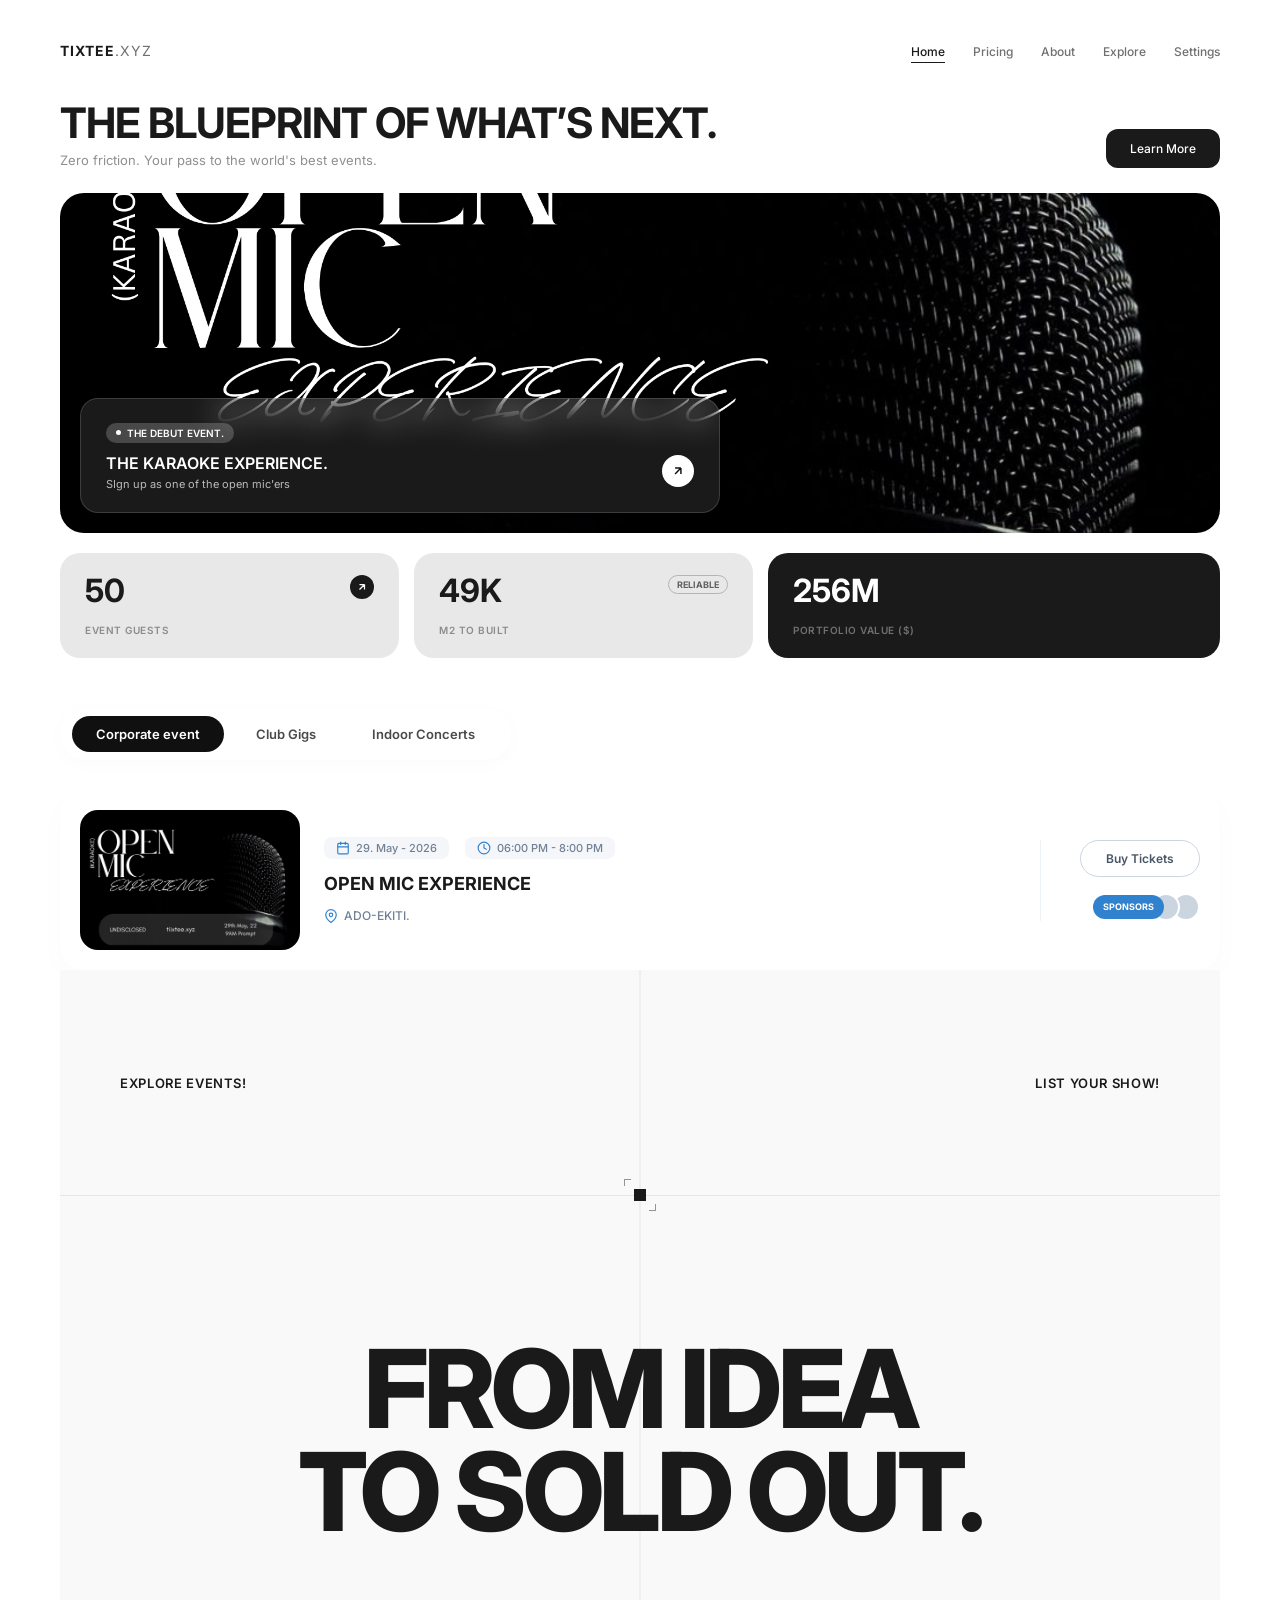
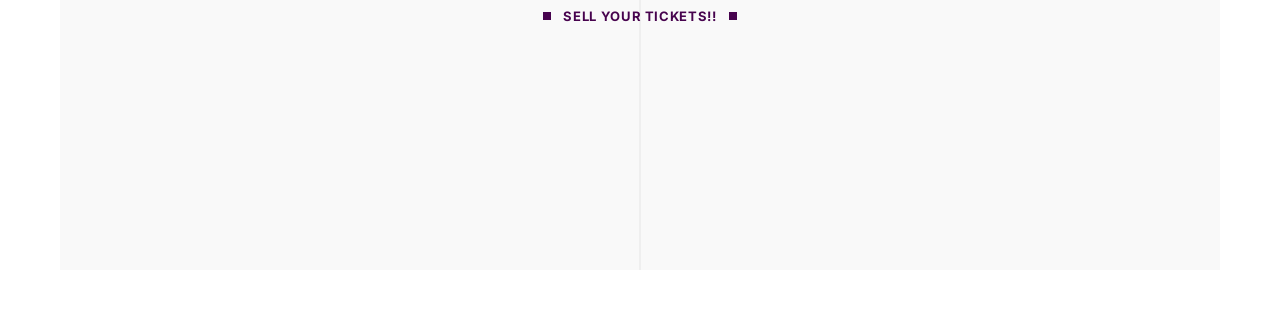
==== index.html @ a3c5b2a2 "Add files via upload" ====
<!DOCTYPE html>
<html lang="en">
<head>
  <meta charset="UTF-8">
  <meta name="viewport" content="width=device-width, initial-scale=1.0">
  <title>Apartment.O Hero Section</title>
  <link rel="stylesheet" href="style.css">
  <!-- Google Fonts for crisp sans-serif typography -->
  <link rel="preconnect" href="https://fonts.googleapis.com">
  <link rel="preconnect" href="https://fonts.gstatic.com" crossorigin>
  <link href="https://fonts.googleapis.com/css2?family=Inter:wght@400;500;600;700&display=swap" rel="stylesheet">
</head>
<body>

  <header class="hero-container">
    <!-- Navigation Bar -->
    <nav class="navbar">
      <div class="logo">TIXTEE<span>.XYZ</span></div>
      <ul class="nav-links">
        <li><a href="#" class="active">Home</a></li>
        <li><a href="#">Pricing</a></li>
        <li><a href="#">About</a></li>
        <li><a href="#">Explore</a></li>
        <li><a href="#">Settings</a></li>
      </ul>
    </nav>

    <!-- Main Hero Content -->
    <main class="hero-content">
      <div class="hero-text-row">
        <div class="title-area">
          <h1>THE BLUEPRINT OF WHAT’S NEXT.</h1>
          <p class="subtitle">Zero friction. Your pass to the world's best events.</p>
        </div>
        <button class="cta-btn">Learn More</button>
      </div>

      <!-- Main Image Showcase Card -->
      <div class="image-card">
        <!-- Replace '#' with your image file path -->
        <img src="images/tix.jpg" alt="Elite Construction Showcase" class="hero-image">
        
        <!-- Glassmorphism Floating Badge inside Image -->
        <div class="image-overlay-badge">
          <div class="badge-header">
            <span class="dot-indicator"></span>
            <span class="badge-tag">THE DEBUT EVENT.</span>
          </div>
          <h3>THE KARAOKE EXPERIENCE.</h3>
          <p>SIgn up as one of the open mic'ers</p>
          <div class="arrow-icon">
            <svg width="14" height="14" viewBox="0 0 24 24" fill="none" stroke="currentColor" stroke-width="2.5"><path d="M7 17L17 7M17 7H7M17 7V17"/></svg>
          </div>
        </div>
      </div>
      <div class="metrics-grid">
        <div class="metric-card light-card">
          <div class="metric-main">
            <h2>50 </h2>
            <div class="mini-arrow">
              <svg width="12" height="12" viewBox="0 0 24 24" fill="none" stroke="currentColor" stroke-width="2.5"><path d="M7 17L17 7M17 7H7M17 7V17"/></svg>
            </div>
          </div>
          <p>EVENT GUESTS</p>
        </div>
        <div class="metric-card light-card">
          <div class="metric-main">
            <h2>49K</h2>
            <span class="pill-label">RELIABLE</span>
          </div>
          <p>M2 TO BUILT</p>
        </div>
        <div class="metric-card dark-card">
          <h2>256M</h2>
          <p>PORTFOLIO VALUE ($)</p>
        </div>
      </div>
    </main>
  </header>
<section class="schedule-section">
  <div class="category-tabs">
    <button class="tab-btn active">Corporate event</button>
    <button class="tab-btn">Club Gigs</button>
    <button class="tab-btn">Indoor Concerts</button>
  </div>
  <div class="events-list">
    <div class="event-card">
      <div class="event-image-wrapper">
        <img src="images/tix.jpg" alt="Event Visual" class="event-thumb">
      </div>
      
      <div class="event-details">
        <div class="meta-row">
          <span class="meta-item">
            <svg width="14" height="14" viewBox="0 0 24 24" fill="none" stroke="currentColor" stroke-width="2" stroke-linecap="round" stroke-linejoin="round"><rect x="3" y="4" width="18" height="18" rx="2" ry="2"></rect><line x1="16" y1="2" x2="16" y2="6"></line><line x1="8" y1="2" x2="8" y2="6"></line><line x1="3" y1="10" x2="21" y2="10"></line></svg>
            29. May - 2026
          </span>
          <span class="meta-item">
            <svg width="14" height="14" viewBox="0 0 24 24" fill="none" stroke="currentColor" stroke-width="2" stroke-linecap="round" stroke-linejoin="round"><circle cx="12" cy="12" r="10"></circle><polyline points="12 6 12 12 16 14"></polyline></svg>
            06:00 PM - 8:00 PM
          </span>
        </div>
        
        <h3 class="event-title">OPEN MIC EXPERIENCE</h3>
        
        <div class="location-row">
          <svg width="14" height="14" viewBox="0 0 24 24" fill="none" stroke="currentColor" stroke-width="2" stroke-linecap="round" stroke-linejoin="round"><path d="M21 10c0 7-9 13-9 13s-9-6-9-13a9 9 0 0 1 18 0z"></path><circle cx="12" cy="10" r="3"></circle></svg>
          <span>ADO-EKITI.</span>
        </div>
      </div>

      <div class="event-action-block">
        <button class="ticket-btn">Buy Tickets</button>
        <div class="speakers-avatars">
          <div class="avatar-stack">
            <div class="avatar-item placeholder-avatar"></div>
            <div class="avatar-item placeholder-avatar"></div>
            <div class="avatar-item label-avatar">Sponsors</div>
          </div>
        </div>
      </div>
    </div>
</section>

<section class="monocad-hero-section">
  <div class="grid-line line-vertical"></div>
  <div class="grid-line line-horizontal"></div>

  <div class="section-nav">
    <div class="nav-item">EXPLORE EVENTS!</div>
    <div class="nav-item text-right">LIST YOUR SHOW!</div>
  </div>

  <div class="focus-target">
    <div class="corner-brackets"></div>
    <div class="center-square"></div>
  </div>

  <div class="hero-content">
    <h1 class="main-heading">
      FROM IDEA<br>
      TO SOLD OUT.
    </h1>
    
    <a href="#" class="action-link">
      <span class="red-block"></span>
      SELL YOUR TICKETS!!
      <span class="red-block"></span>
    </a>
  </div>
</section>

</body>
<script>
  document.addEventListener("DOMContentLoaded", () => {
    const counters = document.querySelectorAll('.metric-card h2');
    
    counters.forEach(counter => {
      const targetText = counter.innerText.trim();
      const targetNum = parseInt(targetText.replace(/[^0-9]/g, ''), 10);
      const suffix = targetText.replace(/[0-9]/g, '');
      
      let count = 0;
      const duration = 1500;
      const frameRate = 1000 / 60;
      const totalSteps = duration / frameRate;
      const increment = targetNum / totalSteps;

      const updateCounter = () => {
        count += increment;
        if (count < targetNum) {
          counter.innerText = Math.floor(count) + suffix;
          setTimeout(updateCounter, frameRate);
        } else {
          counter.innerText = targetNum + suffix;
        }
      };

      updateCounter();
    });
  });
</script>
</html>
---- style.css ----
/* Reset and Base Styles */
* {
  margin: 0;
  padding: 0;
  box-sizing: border-box;
  font-family: 'Inter', sans-serif;
  -webkit-font-smoothing: antialiased;
}

body {
  background-color: #ffffff; /* Move the exact off-white color to the absolute background */
  min-height: 100vh;
  padding: 40px 60px; /* Generous spacing on the sides, matching the original layout style */
  display: block; /* Remove the flex centering that was squishing it into a card */
}

/* Main Hero Wrapper - Transformed from a card to a full-bleed structure */
.hero-container {
  width: 100%;
  max-width: 1200px; /* Slightly increased to let elements breathe across the screen */
  margin: 0 auto;    /* Centers the layout column cleanly on ultra-wide monitors */
  background-color: transparent; /* Remove the inner card background */
  border-radius: 0;             /* Remove the corner rounding of the frame */
  padding: 0;                   /* Stripped internal padding since body handles it now */
  box-shadow: none;             /* Remove the card shadow dropping behind it */
}

/* Navbar Navigation */
.navbar {
  display: flex;
  justify-content: space-between;
  align-items: center;
  margin-bottom: 40px;
}

.logo {
  font-size: 14px;
  font-weight: 700;
  letter-spacing: 1px;
  color: #1a1a1a;
}

.logo span {
  color: #707070;
  font-weight: 400;
}

.nav-links {
  display: flex;
  list-style: none;
  gap: 28px;
}

.nav-links a {
  text-decoration: none;
  color: #707070;
  font-size: 12px;
  font-weight: 500;
  transition: color 0.2s ease;
  position: relative;
  padding-bottom: 4px;
}

.nav-links a:hover, 
.nav-links a.active {
  color: #1a1a1a;
}

.nav-links a.active::after {
  content: '';
  position: absolute;
  bottom: 0;
  left: 0;
  width: 100%;
  height: 1.5px;
  background-color: #1a1a1a;
}

/* Hero Content layout */
.hero-text-row {
  display: flex;
  justify-content: space-between;
  align-items: flex-end;
  margin-bottom: 25px;
  gap: 20px;
}

.title-area h1 {
  font-size: 42px;
  font-weight: 700;
  letter-spacing: -1px;
  color: #1a1a1a;
  line-height: 1.1;
}

.title-area .subtitle {
  font-size: 13px;
  color: #909090;
  margin-top: 6px;
  font-weight: 400;
}

.cta-btn {
  background-color: #1a1a1a;
  color: #ffffff;
  border: none;
  padding: 12px 24px;
  border-radius: 12px;
  font-size: 12px;
  font-weight: 500;
  cursor: pointer;
  transition: background-color 0.2s ease;
  white-space: nowrap;
}

.cta-btn:hover {
  background-color: #2a2a2a;
}

/* Image Card Showcase Container */
.image-card {
  position: relative;
  width: 100%;
  height: 340px;
  border-radius: 24px;
  overflow: hidden;
  background-color: #222; 
  margin-bottom: 20px;
}

.hero-image {
  width: 100%;
  height: 100%;
  object-fit: cover;
  display: block;
}

/* Image Inside Glassmorphic Badge */
.image-overlay-badge {
  position: absolute;
  bottom: 20px;
  left: 20px;
  right: 20px;
  background: rgba(255, 255, 255, 0.1);
  backdrop-filter: blur(15px);
  -webkit-backdrop-filter: blur(15px);
  border: 1px solid rgba(255, 255, 255, 0.15);
  border-radius: 18px;
  padding: 20px 25px;
  color: #ffffff;
  max-width: 640px;
}

.badge-header {
  display: inline-flex;
  align-items: center;
  gap: 6px;
  background: rgba(255, 255, 255, 0.2);
  padding: 4px 10px;
  border-radius: 20px;
  margin-bottom: 10px;
}

.dot-indicator {
  width: 5px;
  height: 5px;
  background-color: #ffffff;
  border-radius: 50%;
}

.badge-tag {
  font-size: 10px;
  font-weight: 600;
  text-transform: uppercase;
}

.image-overlay-badge h3 {
  font-size: 16px;
  font-weight: 600;
  margin-bottom: 4px;
}

.image-overlay-badge p {
  font-size: 11px;
  color: rgba(255, 255, 255, 0.7);
  line-height: 1.4;
  max-width: 85%;
}

.arrow-icon {
  position: absolute;
  right: 25px;
  bottom: 25px;
  width: 32px;
  height: 32px;
  background-color: #ffffff;
  color: #111111;
  border-radius: 50%;
  display: flex;
  justify-content: center;
  align-items: center;
  cursor: pointer;
}

/* Bottom Metrics Elements grid */
.metrics-grid {
  display: grid;
  grid-template-columns: 1.2fr 1.2fr 1.6fr;
  gap: 15px;
}

.metric-card {
  border-radius: 20px;
  padding: 22px 25px;
  display: flex;
  flex-direction: column;
  justify-content: space-between;
  height: 105px;
}

.light-card {
  background-color: #e8e8e8; 
  color: #1a1a1a;
}

.dark-card {
  background-color: #1a1a1a;
  color: #ffffff;
}

.metric-main {
  display: flex;
  justify-content: space-between;
  align-items: flex-start;
}

.metric-card h2 {
  font-size: 32px;
  font-weight: 700;
  line-height: 1;
}

.metric-card p {
  font-size: 10px;
  font-weight: 600;
  letter-spacing: 0.5px;
  color: #8c8c8c;
}

.dark-card p {
  color: #707070;
}

.mini-arrow {
  width: 24px;
  height: 24px;
  background-color: #1a1a1a;
  color: #ffffff;
  border-radius: 50%;
  display: flex;
  justify-content: center;
  align-items: center;
}

.pill-label {
  font-size: 9px;
  font-weight: 700;
  border: 1px solid #b5b5b5;
  padding: 3px 8px;
  border-radius: 10px;
  color: #606060;
}

/* ==========================================
   MEDIA QUERIES FOR RESPONSIVE DESIGN
   ========================================== */

/* Tablet & Smaller Desktops (Under 992px) */
@media (max-width: 992px) {
  .hero-container {
    padding: 30px;
  }
  
  .title-area h1 {
    font-size: 34px;
  }
  
  .metrics-grid {
    grid-template-columns: 1fr 1fr; /* Switch to a balanced two-column grid */
  }
  
  .dark-card {
    grid-column: span 2; /* Let the portfolio asset metric span full width */
  }
}

/* Mobile Screens (Under 640px) */
@media (max-width: 640px) {
  body {
    padding: 24px 16px; /* Prevents text from jamming right up against mobile screen edges */
  }
  
  .hero-container {
    padding: 0;
  }

  /* Stack nav links or allow safe overflow scrolling */
  .navbar {
    flex-direction: column;
    gap: 15px;
    align-items: flex-start;
    margin-bottom: 30px;
  }

  .nav-links {
    gap: 16px;
    width: 100%;
    overflow-x: auto;
    padding-bottom: 5px;
  }

  /* Stack main heading row vertically */
  .hero-text-row {
    flex-direction: column;
    align-items: flex-start;
    gap: 16px;
  }

  .title-area h1 {
    font-size: 28px;
  }

  .cta-btn {
    width: 100%;
    text-align: center;
    padding: 14px;
  }

  /* Adjust showcase block aspect ratio safely */
  .image-card {
    height: 380px; 
  }

  /* Tighten glass badge padding and scale layout typography */
  .image-overlay-badge {
    left: 12px;
    right: 12px;
    bottom: 12px;
    padding: 16px;
  }

  .image-overlay-badge p {
    max-width: 100%;
    padding-right: 40px; /* Leave space clear for the button link position */
  }

  /* Complete collapse of indicators to vertical list */
  .metrics-grid {
    grid-template-columns: 1fr;
    gap: 12px;
  }

  .dark-card {
    grid-column: span 1;
  }
}


/* ==========================================
   EVENT SCHEDULE SECTION STYLES
   ========================================== */

.schedule-section {
  width: 100%;
  max-width: 1200px;
  margin: 50px auto 0 auto;
  display: flex;
  flex-direction: column;
  gap: 30px;
}

/* Tab Filter Bar Layout */
.category-tabs {
  display: flex;
  background-color: #ffffff;
  padding: 8px 12px;
  border-radius: 100px;
  align-self: flex-start;
  gap: 8px;
  box-shadow: 0 4px 20px rgba(0, 0, 0, 0.02);
}

.tab-btn {
  background: none;
  border: none;
  padding: 10px 24px;
  border-radius: 100px;
  font-size: 13px;
  font-weight: 600;
  color: #4a4a4a;
  cursor: pointer;
  transition: all 0.2s ease;
}

.tab-btn.active {
  background-color: #101010;
  color: #ffffff;
}

.tab-btn:hover:not(.active) {
  background-color: #f7f7f7;
}
.tab-btn:hover {
    color: #000000;
}
.events-list {
  display: flex;
  flex-direction: column;
  gap: 20px;
}

/* Individual Flex Event Card Rows */
.event-card {
  display: flex;
  background-color: #ffffff;
  border-radius: 24px;
  padding: 20px;
  align-items: center;
  gap: 24px;
  box-shadow: 0 10px 30px rgba(0, 0, 0, 0.02);
  transition: transform 0.2s ease;
}

.event-card:hover {
  transform: translateY(-2px);
}
.event-image-wrapper {
  width: 220px;
  height: 140px;
  border-radius: 18px;
  overflow: hidden;
  flex-shrink: 0;
  background-color: #eaeaea;
}

.event-thumb {
  width: 100%;
  height: 100%;
  object-fit: cover;
}
.event-details {
  flex-grow: 1;
  display: flex;
  flex-direction: column;
  gap: 12px;
}

.meta-row {
  display: flex;
  gap: 16px;
}

.meta-item {
  display: inline-flex;
  align-items: center;
  gap: 6px;
  background-color: #f4f6f9;
  padding: 4px 12px;
  border-radius: 8px;
  font-size: 11px;
  font-weight: 500;
  color: #718096;
}

.meta-item svg {
  color: #3182ce;
}

.event-title {
  font-size: 18px;
  font-weight: 700;
  color: #1a1a1a;
  line-height: 1.4;
  max-width: 90%;
}

.location-row {
  display: flex;
  align-items: center;
  gap: 6px;
  font-size: 12px;
  color: #718096;
  font-weight: 500;
}

.location-row svg {
  color: #3182ce;
}

/* Right-aligned Actions & Badge Stacking */
.event-action-block {
  display: flex;
  flex-direction: column;
  align-items: flex-end;
  justify-content: center;
  gap: 16px;
  padding-left: 20px;
  border-left: 1px solid #edf2f7;
  min-width: 160px;
}

.ticket-btn {
  background-color: transparent;
  border: 1px solid #cbd5e0;
  color: #4a5568;
  padding: 10px 20px;
  border-radius: 100px;
  font-size: 12px;
  font-weight: 600;
  cursor: pointer;
  width: 100%;
  max-width: 120px;
  text-align: center;
  transition: all 0.2s ease;
}

.ticket-btn:hover {
  background-color: #1a1a1a;
  border-color: #1a1a1a;
  color: #ffffff;
}

/* Premium Speaker Circle Stacking Layout */
.avatar-stack {
  display: flex;
  align-items: center;
  flex-direction: row-reverse; /* Allows cleaner stacking overlapping rules natively */
}

.avatar-item {
  width: 28px;
  height: 28px;
  border-radius: 50%;
  border: 2px solid #ffffff;
  margin-left: -8px;
  position: relative;
}

.placeholder-avatar {
  background-color: #cbd5e0; /* Color for speaker thumbnail placeholder slots */
}

.label-avatar {
  background-color: #3182ce;
  color: #ffffff;
  font-size: 9px;
  font-weight: 700;
  display: flex;
  align-items: center;
  justify-content: center;
  padding: 0 10px;
  width: auto;
  border-radius: 100px;
  margin-left: 0;
  margin-right: -4px;
  height: 24px;
  border: none;
  text-transform: uppercase;
}

/* ==========================================
   SCHEDULE SECTION MOBILE MEDIA QUERY
   ========================================== */

@media (max-width: 768px) {
  .category-tabs {
    width: 100%;
    overflow-x: auto;
    white-space: nowrap;
    border-radius: 12px;
  }
  
  .event-card {
    flex-direction: column;
    align-items: flex-start;
    gap: 16px;
  }
  
  .event-image-wrapper {
    width: 100%;
    height: 180px;
  }
  
  .event-action-block {
    width: 100%;
    border-left: none;
    border-top: 1px solid #edf2f7;
    padding-left: 0;
    padding-top: 16px;
    flex-direction: row;
    justify-content: space-between;
    align-items: center;
  }
  
  .ticket-btn {
    margin-left: 0;
  }
}

.monocad-hero-section {
  --mono-bg: #f9f9f9;
  --mono-text: #1a1a1a;
  --mono-red: #d62828;
  --mono-line: rgba(0, 0, 0, 0.08);
  --mono-font: 'Inter', -apple-system, BlinkMacSystemFont, "Segoe UI", Roboto, sans-serif;

  position: relative;
  width: 100%;
  min-height: 100vh;
  background-color: var(--mono-bg);
  color: var(--mono-text);
  font-family: var(--mono-font);
  display: flex;
  flex-direction: column;
  align-items: center;
  justify-content: center;
  padding: 0 40px;
  overflow: hidden;
  box-sizing: border-box;
}

/* Local reset to ensure isolated container safety */
.monocad-hero-section * {
  box-sizing: border-box;
  margin: 0;
  padding: 0;
}
.monocad-hero-section .grid-line {
  position: absolute;
  background-color: var(--mono-line);
  z-index: 1;
  pointer-events: none;
}

.monocad-hero-section .line-vertical {
  width: 1px;
  top: 0;
  bottom: 0;
  left: 50%;
  transform: translateX(-50%);
}

.monocad-hero-section .line-horizontal {
  height: 1px;
  left: 0;
  right: 0;
  top: 25%; /* Aligns precisely tracking the top status nav row split line */
}
.monocad-hero-section .section-nav {
  position: absolute;
  top: 0;
  left: 0;
  width: 100%;
  height: 25%;
  display: flex;
  justify-content: space-between;
  align-items: center;
  padding: 0 60px;
  z-index: 2;
}

.monocad-hero-section .nav-item {
  font-size: 13px;
  font-weight: 600;
  letter-spacing: 0.05em;
}

/* Center Mechanical Focus Target Widget */
.monocad-hero-section .focus-target {
  position: absolute;
  top: 25%;
  left: 50%;
  transform: translate(-50%, -50%);
  width: 32px;
  height: 32px;
  z-index: 3;
  display: flex;
  justify-content: center;
  align-items: center;
}

/* Renders custom corner bracket frames via border logic cuts */
.monocad-hero-section .corner-brackets {
  position: absolute;
  width: 100%;
  height: 100%;
}

.monocad-hero-section .corner-brackets::before,
.monocad-hero-section .corner-brackets::after {
  content: '';
  position: absolute;
  width: 6px;
  height: 6px;
}

/* Top Left & Bottom Right bracket ticks */
.monocad-hero-section .corner-brackets::before {
  top: 0;
  left: 0;
  border-top: 1.5px solid rgba(0,0,0,0.4);
  border-left: 1.5px solid rgba(0,0,0,0.4);
}

.monocad-hero-section .corner-brackets::after {
  bottom: 0;
  right: 0;
  border-bottom: 1.5px solid rgba(0,0,0,0.4);
  border-right: 1.5px solid rgba(0,0,0,0.4);
}

.monocad-hero-section .center-square {
  width: 12px;
  height: 12px;
  background-color: var(--mono-text);
}

/* Hero Central Core Content Layout */
.monocad-hero-section .hero-content {
  position: relative;
  z-index: 2;
  text-align: center;
  margin-top: 120px;
  width: 100%;
  max-width: 1200px;
}

.monocad-hero-section .main-heading {
  font-size: clamp(48px, 8.5vw, 110px);
  font-weight: 800;
  line-height: 0.95;
  letter-spacing: -0.04em;
  color: var(--mono-text);
  text-transform: uppercase;
  margin-bottom: 60px;
}

/* Bottom Action Component Button */
.monocad-hero-section .action-link {
  display: inline-flex;
  align-items: center;
  gap: 12px;
  font-size: 13px;
  font-weight: 700;
  text-transform: uppercase;
  color: #47034E;
  text-decoration: none;
  letter-spacing: 0.05em;
  transition: opacity 0.2s ease;
}

.monocad-hero-section .action-link:hover {
  opacity: 0.8;
}

.monocad-hero-section .red-block {
  width: 8px;
  height: 8px;
  background-color: #47034E;
  display: inline-block;
}

/* Responsive Fluid Adjustments for Smaller viewports */
@media (max-width: 768px) {
  .monocad-hero-section {
    padding: 0 20px;
  }
  .monocad-hero-section .section-nav {
    padding: 0 24px;
  }
  .monocad-hero-section .main-heading {
    margin-bottom: 40px;
  }
}

.lyria-about-section {
  --lyria-bg: #47034E; /* Deep dark/black background */
  --lyria-blue-text: #E0B6E4; /* Light blue accent font color */
  --lyria-blue-box: #9F5EA5; /* Soft light blue box tint background */
  --lyria-font: 'Impact', 'Arial Black', -apple-system, BlinkMacSystemFont, sans-serif;
  --lyria-sans: -apple-system, BlinkMacSystemFont, "Segoe UI", Roboto, sans-serif;

  background-color: var(--lyria-bg);
  min-height: 100vh;
  width: 100%;
  padding: 100px 60px;
  display: flex;
  justify-content: center;
  align-items: center;
  overflow: hidden;
  box-sizing: border-box;
}

/* Local safety resets */
.lyria-about-section * {
  box-sizing: border-box;
  margin: 0;
  padding: 0;
}

.lyria-about-section .about-container {
  width: 100%;
  max-width: 1200px;
  display: flex;
  flex-direction: column;
  gap: 60px;
}

/* Top Row Styles */
.lyria-about-section .about-top-row {
  display: grid;
  grid-template-columns: 1fr 2.5fr;
  align-items: flex-start;
  gap: 40px;
}

.lyria-about-section .section-label {
  font-family: var(--lyria-sans);
  color: var(--lyria-blue-text);
  font-size: 14px;
  font-weight: 700;
  letter-spacing: 0.15em;
  text-transform: uppercase;
}

.lyria-about-section .main-statement {
  font-family: var(--lyria-font);
  color: var(--lyria-blue-text);
  font-size: clamp(32px, 4.8vw, 68px);
  font-weight: 400;
  line-height: 0.95;
  text-transform: uppercase;
  letter-spacing: -0.01em;
}

.lyria-about-section .indent-text {
  margin-left: 12%;
  display: inline-block;
}

/* Asymmetric Staggered Gallery Grid */
.lyria-about-section .about-gallery-grid {
  display: grid;
  grid-template-columns: 1fr 1fr 0.8fr;
  align-items: flex-start;
  gap: 24px;
  width: 100%;
  margin-top: 20px;
}

.lyria-about-section .gallery-card {
  width: 100%;
  overflow: hidden;
  background-color: #111827; /* Fallback frame background color */
}

/* Specific Card Configurations matching image layout metrics */
.lyria-about-section .year-card {
  background-color: var(--lyria-blue-box);
  aspect-ratio: 1.45 / 1;
  display: flex;
  justify-content: center;
  align-items: center;
}

.lyria-about-section .year-text {
  font-family: var(--lyria-font);
  color: #030712;
  font-size: clamp(60px, 11vw, 150px);
  line-height: 1;
}

.lyria-about-section .portrait-card {
  aspect-ratio: 0.82 / 1;
}

.lyria-about-section .landscape-card {
  aspect-ratio: 1.25 / 1;
  margin-top: -10px; /* Slight offset variation */
}

.lyria-about-section .gallery-img {
  width: 100%;
  height: 100%;
  object-fit: cover;
  filter: grayscale(100%); /* Matches image monochrome filter layout */
}

/* --- ANIMATION BASE STATES --- */
.lyria-about-section .slide-in-left,
.lyria-about-section .slide-in-right,
.lyria-about-section .slide-in-up-1,
.lyria-about-section .slide-in-up-2,
.lyria-about-section .slide-in-up-3 {
  opacity: 0;
  transition: opacity 1s cubic-bezier(0.25, 1, 0.5, 1), transform 1s cubic-bezier(0.25, 1, 0.5, 1);
  will-change: transform, opacity;
}

.lyria-about-section .slide-in-left {
  transform: translateX(-60px);
}

.lyria-about-section .slide-in-right {
  transform: translateX(80px);
}

.lyria-about-section .slide-in-up-1 {
  transform: translateY(100px);
}

.lyria-about-section .slide-in-up-2 {
  transform: translateY(140px);
  transition-delay: 0.15s; /* Stagger effect */
}

.lyria-about-section .slide-in-up-3 {
  transform: translateY(180px);
  transition-delay: 0.3s; /* Stagger effect */
}

/* --- TRIGGERED ANIMATION VISIBLE STATES --- */
.lyria-about-section.animate-trigger .slide-in-left,
.lyria-about-section.animate-trigger .slide-in-right {
  opacity: 1;
  transform: translateX(0);
}

.lyria-about-section.animate-trigger .slide-in-up-1,
.lyria-about-section.animate-trigger .slide-in-up-2,
.lyria-about-section.animate-trigger .slide-in-up-3 {
  opacity: 1;
  transform: translateY(0);
}

/* Responsive Adaptive Viewports Breakpoints */
@media (max-width: 992px) {
  .lyria-about-section {
    padding: 60px 32px;
  }
  .lyria-about-section .about-top-row {
    grid-template-columns: 1fr;
    gap: 16px;
  }
  .lyria-about-section .indent-text {
    margin-left: 0;
  }
}

@media (max-width: 768px) {
  .lyria-about-section .about-gallery-grid {
    grid-template-columns: 1fr;
    gap: 32px;
  }
  .lyria-about-section .landscape-card {
    margin-top: 0;
  }
  .lyria-about-section .about-gallery-grid { display:none;
}
}
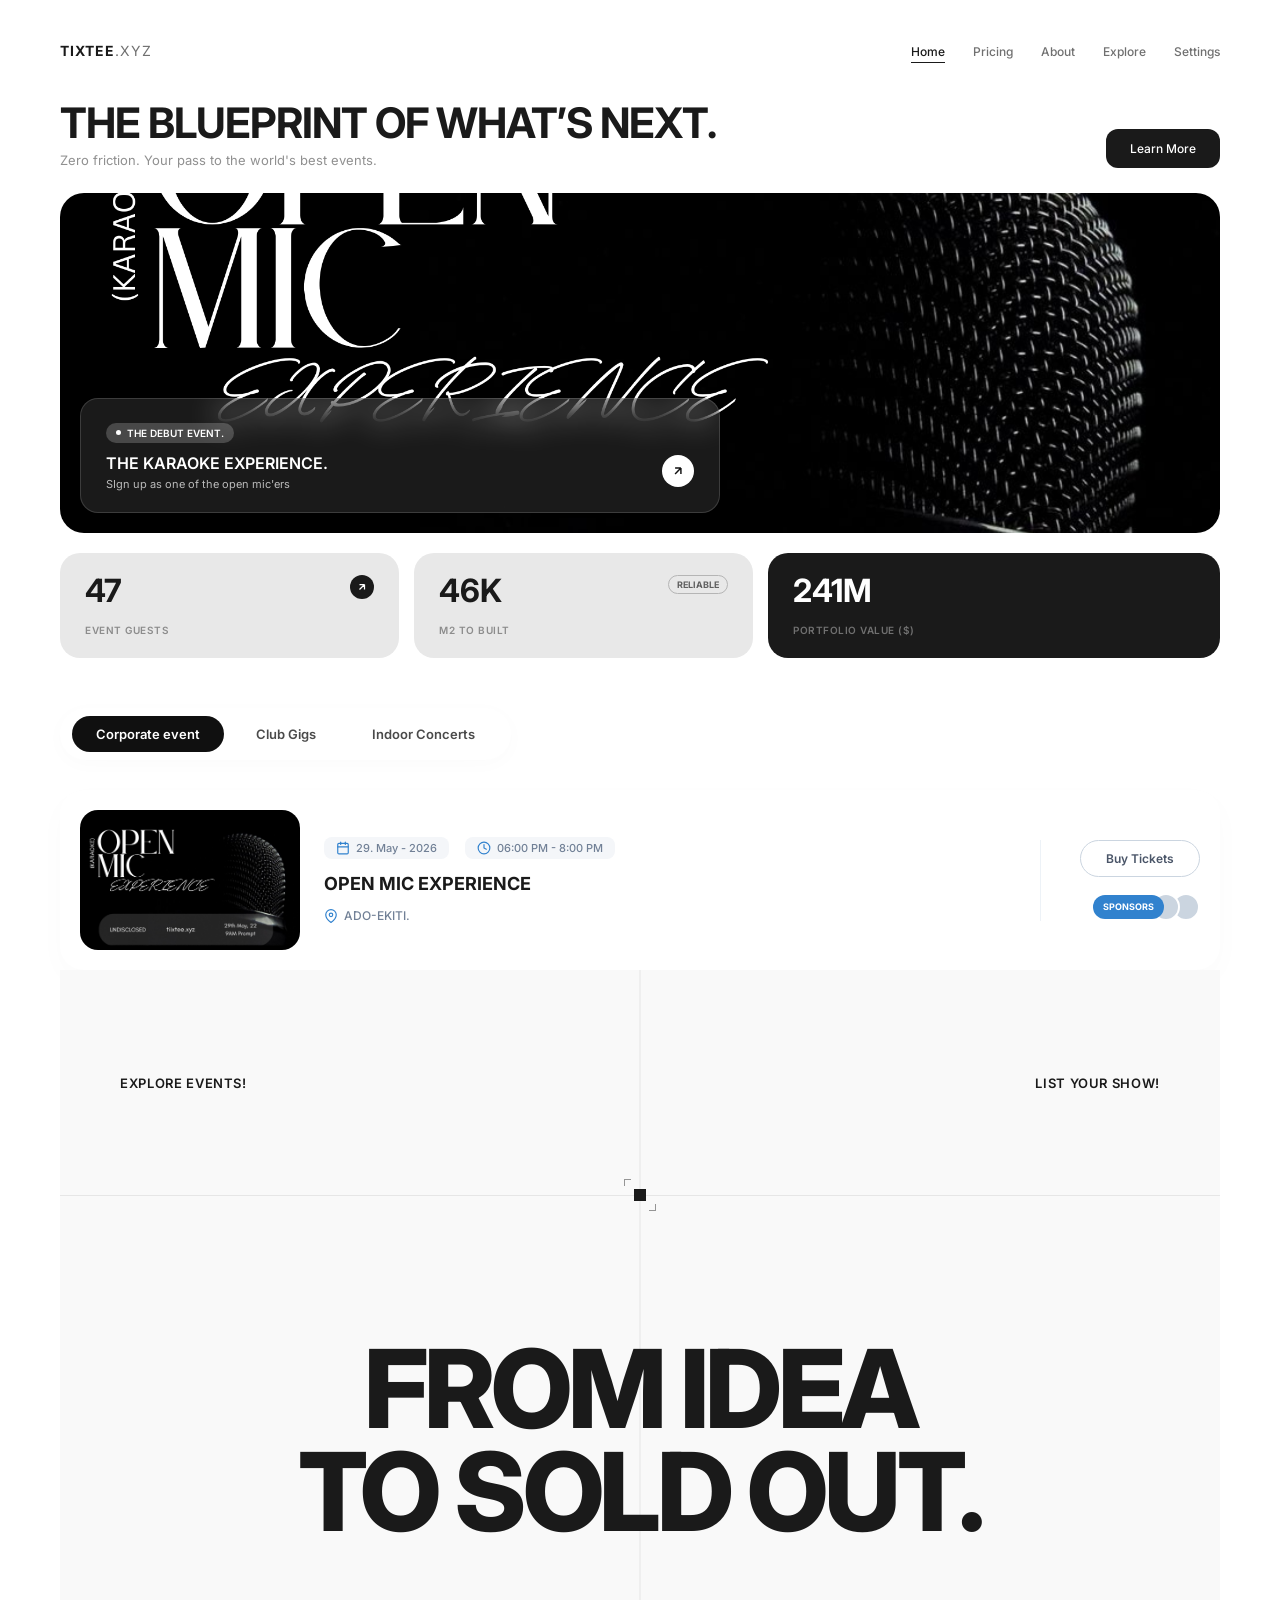
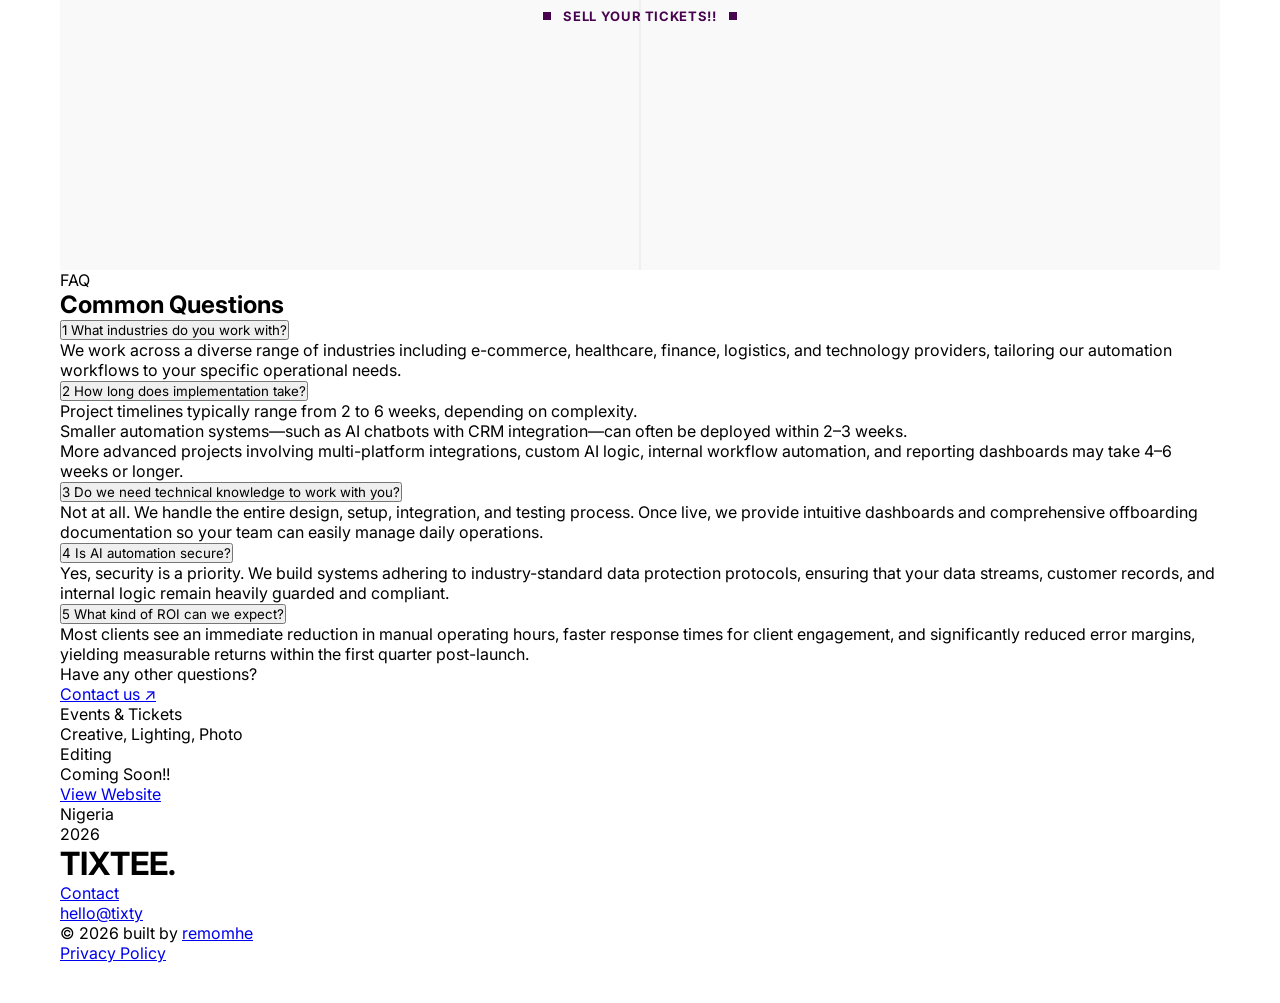
==== commit a478ce8b: "Update index.html" ====
--- a/index.html
+++ b/index.html
@@ -3,7 +3,7 @@
 <head>
   <meta charset="UTF-8">
   <meta name="viewport" content="width=device-width, initial-scale=1.0">
-  <title>Apartment.O Hero Section</title>
+  <title>tixtee</title>
   <link rel="stylesheet" href="style.css">
   <!-- Google Fonts for crisp sans-serif typography -->
   <link rel="preconnect" href="https://fonts.googleapis.com">
@@ -32,7 +32,8 @@
           <h1>THE BLUEPRINT OF WHAT’S NEXT.</h1>
           <p class="subtitle">Zero friction. Your pass to the world's best events.</p>
         </div>
-        <button class="cta-btn">Learn More</button>
+        <a href="aboutevent.html">
+        <button class="cta-btn">Learn More</button></a>
       </div>
 
       <!-- Main Image Showcase Card -->
@@ -150,6 +151,138 @@
   </div>
 </section>
 
+<section class="lyria-faq-section">
+  <div class="faq-card-wrapper">
+    
+    <div class="faq-header">
+      <span class="faq-pill-label">FAQ</span>
+      <h2 class="faq-title">Common Questions</h2>
+    </div>
+
+    <div class="faq-accordion-container">
+      
+      <div class="faq-item">
+        <button class="faq-trigger" aria-expanded="false">
+          <span class="faq-number">1</span>
+          <span class="faq-question-text">What industries do you work with?</span>
+          <span class="faq-icon-box"></span>
+        </button>
+        <div class="faq-content">
+          <div class="faq-content-inner">
+            <p>We work across a diverse range of industries including e-commerce, healthcare, finance, logistics, and technology providers, tailoring our automation workflows to your specific operational needs.</p>
+          </div>
+        </div>
+      </div>
+
+      <div class="faq-item active">
+        <button class="faq-trigger" aria-expanded="true">
+          <span class="faq-number">2</span>
+          <span class="faq-question-text">How long does implementation take?</span>
+          <span class="faq-icon-box"></span>
+        </button>
+        <div class="faq-content">
+          <div class="faq-content-inner">
+            <p>Project timelines typically range from 2 to 6 weeks, depending on complexity.</p>
+            <p>Smaller automation systems—such as AI chatbots with CRM integration—can often be deployed within 2–3 weeks.</p>
+            <p>More advanced projects involving multi-platform integrations, custom AI logic, internal workflow automation, and reporting dashboards may take 4–6 weeks or longer.</p>
+          </div>
+        </div>
+      </div>
+
+      <div class="faq-item">
+        <button class="faq-trigger" aria-expanded="false">
+          <span class="faq-number">3</span>
+          <span class="faq-question-text">Do we need technical knowledge to work with you?</span>
+          <span class="faq-icon-box"></span>
+        </button>
+        <div class="faq-content">
+          <div class="faq-content-inner">
+            <p>Not at all. We handle the entire design, setup, integration, and testing process. Once live, we provide intuitive dashboards and comprehensive offboarding documentation so your team can easily manage daily operations.</p>
+          </div>
+        </div>
+      </div>
+
+      <div class="faq-item">
+        <button class="faq-trigger" aria-expanded="false">
+          <span class="faq-number">4</span>
+          <span class="faq-question-text">Is AI automation secure?</span>
+          <span class="faq-icon-box"></span>
+        </button>
+        <div class="faq-content">
+          <div class="faq-content-inner">
+            <p>Yes, security is a priority. We build systems adhering to industry-standard data protection protocols, ensuring that your data streams, customer records, and internal logic remain heavily guarded and compliant.</p>
+          </div>
+        </div>
+      </div>
+
+      <div class="faq-item">
+        <button class="faq-trigger" aria-expanded="false">
+          <span class="faq-number">5</span>
+          <span class="faq-question-text">What kind of ROI can we expect?</span>
+          <span class="faq-icon-box"></span>
+        </button>
+        <div class="faq-content">
+          <div class="faq-content-inner">
+            <p>Most clients see an immediate reduction in manual operating hours, faster response times for client engagement, and significantly reduced error margins, yielding measurable returns within the first quarter post-launch.</p>
+          </div>
+        </div>
+      </div>
+
+    </div>
+
+    <div class="faq-footer">
+      <p>Have any other questions?</p>
+      <a href="#" class="faq-contact-link">Contact us <span class="arrow">↗</span></a>
+    </div>
+
+  </div>
+</section>
+
+<footer class="lyria-footer-section">
+  <div class="footer-container">
+    
+    <div class="footer-top-row">
+      <div class="meta-block">
+        <p>Events &amp; Tickets</p>
+        <p>Creative, Lighting, Photo</p>
+        <p>Editing</p>
+      </div>
+      
+      <div class="meta-block text-center">
+        <p>Coming Soon!!</p>
+        <p><a href="#" class="footer-underline-link">View Website</a></p>
+      </div>
+      
+      <div class="meta-block text-right">
+        <p>Nigeria</p>
+        <p>2026</p>
+      </div>
+    </div>
+
+    <div class="footer-brand-display">
+      <h1 class="brand-text">TIXTEE.</h1>
+    </div>
+
+    <div class="footer-bottom-row">
+      <div class="utility-block">
+        <a href="#" class="footer-underline-link">Contact</a>
+      </div>
+      
+      <div class="utility-block text-center">
+        <a href="mailto:hello@tixty.com" class="footer-underline-link">hello@tixty</a>
+      </div>
+      
+      <div class="utility-block text-right">
+        <p class="copyright-text">
+          &copy; 2026 built by <a href="#" class="footer-underline-link">remomhe</a>
+        </p>
+        <a href="#" class="footer-underline-link privacy-link">Privacy Policy</a>
+      </div>
+    </div>
+
+  </div>
+</footer>
+
 </body>
 <script>
   document.addEventListener("DOMContentLoaded", () => {
@@ -179,5 +312,23 @@
       updateCounter();
     });
   });
+  document.querySelectorAll('.lyria-faq-section .faq-trigger').forEach(trigger => {
+  trigger.addEventListener('click', () => {
+    const currentItem = trigger.closest('.faq-item');
+    const isOpen = currentItem.classList.contains('active');
+    
+    // Close any currently open accordion items
+    document.querySelectorAll('.lyria-faq-section .faq-item').forEach(item => {
+      item.classList.remove('active');
+      item.querySelector('.faq-trigger').setAttribute('aria-expanded', 'false');
+    });
+
+    // Toggle the current row target item state
+    if (!isOpen) {
+      currentItem.classList.add('active');
+      trigger.setAttribute('aria-expanded', 'true');
+    }
+  });
+});
 </script>
-</html>+</html>
